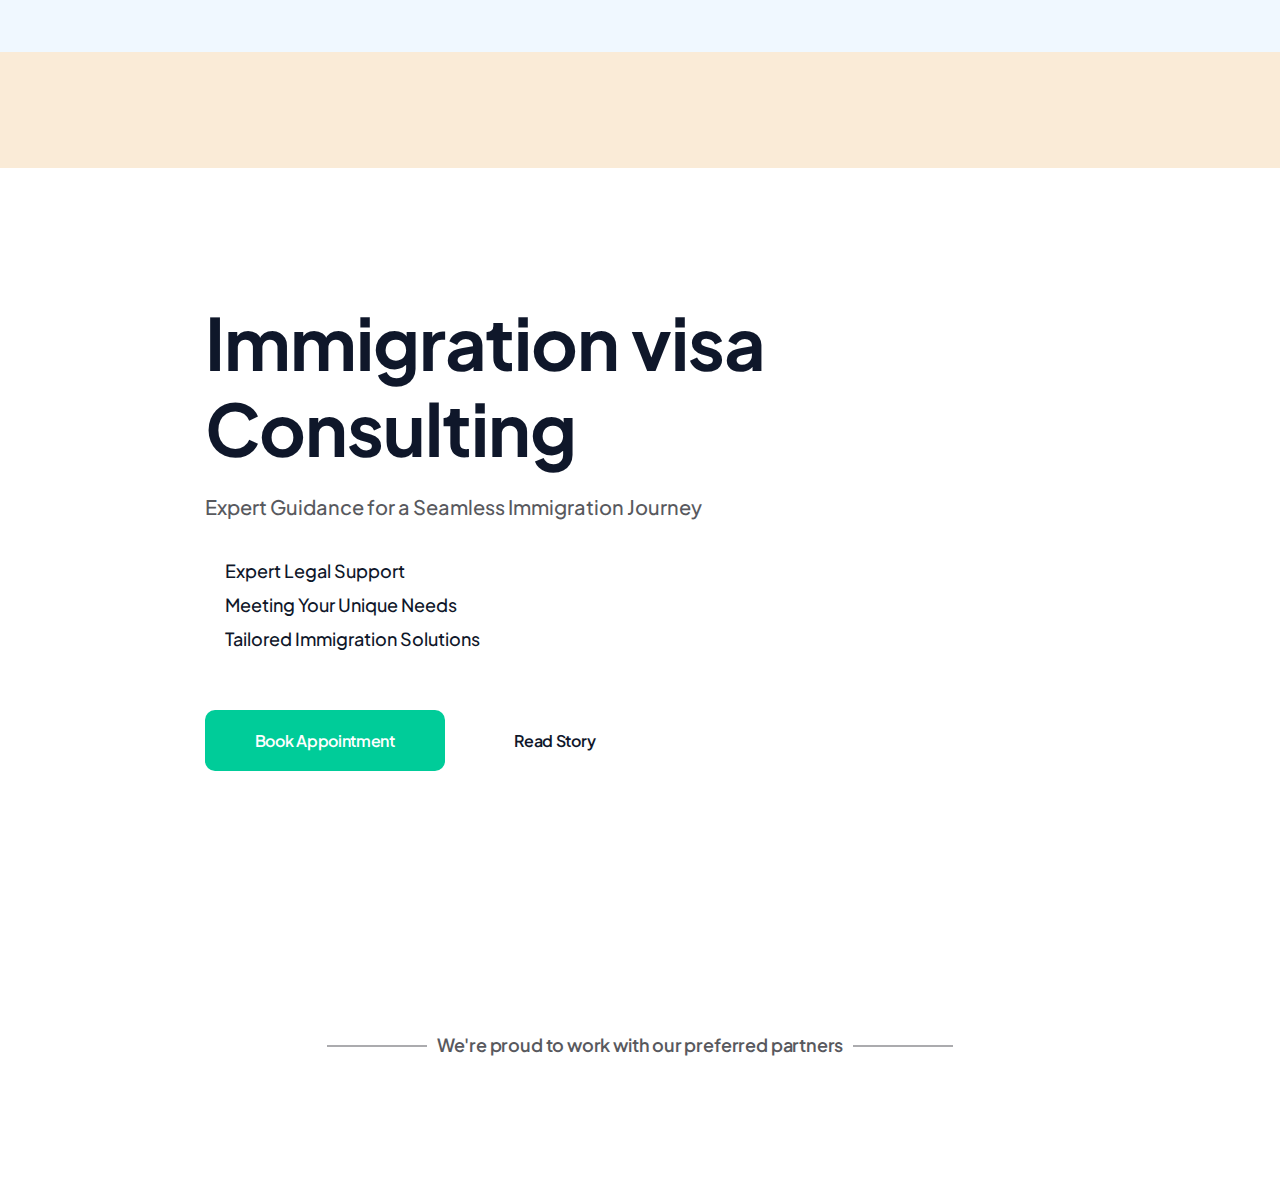
==== index.html @ 46012da1 "2 section ready" ====
<!DOCTYPE html>
<html lang="en">

<head>
    <meta charset="UTF-8">
    <meta name="viewport" content="width=device-width, initial-scale=1.0">
    <title>Document</title>
    <link rel="stylesheet" href="https://cdnjs.cloudflare.com/ajax/libs/font-awesome/6.5.2/css/all.min.css" integrity="sha512-SnH5WK+bZxgPHs44uWIX+LLJAJ9/2PkPKZ5QiAj6Ta86w+fsb2TkcmfRyVX3pBnMFcV7oQPJkl9QevSCWr3W6A==" crossorigin="anonymous" referrerpolicy="no-referrer"
    />
    <link href="https://fonts.googleapis.com/css2?family=Plus+Jakarta+Sans:ital,wght@0,200..800;1,200..800&display=swap" rel="stylesheet">
    <link rel="stylesheet" href="./assets/css/style.css">
</head>

<body>
    <header>
        <div id="header_top"></div>
        <div id="header_bottom"></div>
    </header>
    <main>
        <section id="first_section_">
            <div class="container">
                <div id="first_section_text">
                    <h1>Immigration visa Consulting</h1>
                    <p>Expert Guidance for a Seamless Immigration Journey</p>
                    <ul id="first_section_ul">
                        <li>
                            <i class="fa-solid fa-check"></i>
                            <span>Expert Legal Support</span>
                        </li>
                        <li>
                            <i class="fa-solid fa-check"></i>
                            <span>Meeting Your Unique Needs</span>
                        </li>
                        <li>
                            <i class="fa-solid fa-check"></i>
                            <span>Tailored Immigration Solutions</span>
                        </li>
                    </ul>
                    <div id="buttons_first_section">
                        <button id="first_button_section">Book Appointment</button>
                        <button id="second_button_section">Read Story</button>
                    </div>
                </div>
            </div>
        </section>
        <section id="second_section_">
            <div class="container">
                <div id="second_section_text">
                    <div class="line_second_section"></div>
                    <p>We're proud to work with our preferred partners</p>
                    <div class="line_second_section"></div>
                </div>
                <div id="partners_divs">
                    <div class="partners_div">
                        <a href="#">
                            <img src="https://wp.xpressbuddy.com/evisa/wp-content/uploads/2023/12/img_04.png" alt="">
                        </a>
                    </div>
                    <div class="partners_div">
                        <a href="#">
                            <img src="https://wp.xpressbuddy.com/evisa/wp-content/uploads/2023/12/img_04.png" alt="">
                        </a>
                    </div>
                    <div class="partners_div">
                        <a href="#">
                            <img src="https://wp.xpressbuddy.com/evisa/wp-content/uploads/2023/12/img_04.png" alt="">
                        </a>
                    </div>
                    <div class="partners_div">
                        <a href="#">
                            <img src="https://wp.xpressbuddy.com/evisa/wp-content/uploads/2023/12/img_04.png" alt="">
                        </a>
                    </div>
                    <div class="partners_div">
                        <a href="#">
                            <img src="https://wp.xpressbuddy.com/evisa/wp-content/uploads/2023/12/img_04.png" alt="">
                        </a>
                    </div>
                    <div class="partners_div">
                        <a href="#">
                            <img src="https://wp.xpressbuddy.com/evisa/wp-content/uploads/2023/12/img_04.png" alt="">
                        </a>
                    </div>
                    <div class="partners_div">
                        <a href="#">
                            <img src="https://wp.xpressbuddy.com/evisa/wp-content/uploads/2023/12/img_04.png" alt="">
                        </a>
                    </div>

                </div>
            </div>
        </section>
    </main>
</body>

</html>
---- assets/css/style.css ----
* {
    margin: 0;
    padding: 0;
    list-style: none;
    text-decoration: none;
    box-sizing: border-box;
    font-family: "Plus Jakarta Sans", sans-serif;
}

.container {
    width: 68%;
    margin: 0 auto;
}

#header_top {
    height: 52px;
    background-color: aliceblue;
}

#header_bottom {
    height: 116px;
    background-color: antiquewhite;
}

#first_section_ {
    background-image: url("https://wp.xpressbuddy.com/evisa/wp-content/uploads/2023/12/hero_bg.jpg");
    background-repeat: no-repeat;
    min-height: 755px;
}

#first_section_ .container {
    height: 734px;
    display: flex;
    align-items: center;
}

#first_section_text {
    width: 630px;
}

#first_section_text h1 {
    font-size: 72px;
    font-weight: 700;
    line-height: 1.2;
    margin-bottom: 23px;
    letter-spacing: -1px;
    line-height: 86px;
    color: #0F172A;
}

#first_section_text p {
    font-size: 20px;
    color: #58595E;
    font-weight: 500;
}

#first_section_ul {
    margin-top: 40px;
}

#first_section_ul li {
    margin-bottom: 11px;
    font-size: 18px;
    font-weight: 500;
    color: #0F172A;
}

#first_section_ul i {
    margin-right: 20px;
    color: #58595E;
}

#buttons_first_section {
    display: flex;
    gap: 20px;
    margin-top: 60px;
}

#first_button_section {
    font-size: 16px;
    font-weight: 600;
    border-style: none;
    letter-spacing: -.3px;
    background-color: #00CC99;
    width: 240px;
    transition: 0.3s;
    height: 61px;
    border-radius: 10px;
    color: white;
    cursor: pointer;
}

#first_button_section:hover {
    background-color: #0693e3;
}

#second_button_section {
    color: #0F172A;
    border-radius: 10px;
    line-height: 1.1;
    letter-spacing: -.3px;
    font-size: 16px;
    font-weight: 600;
    border-style: none;
    transition: 0.3s;
    width: 180px;
    height: 61px;
    background-color: #fff;
    cursor: pointer;
}

#second_button_section:hover {
    background-color: #00CC99;
    color: #fff;
}

#second_section_text {
    display: flex;
    align-items: center;
    justify-content: center;
    padding-top: 110px;
    gap: 10px;
}

#second_section_text p {
    font-size: 18px;
    color: #58595E;
    letter-spacing: -0.18px;
    font-weight: 600;
}

.line_second_section {
    width: 100px;
    height: 1px;
    background-color: #58595E;
    transform: translateY(-50%);
    margin-top: 4px;
}

#partners_divs {
    display: flex;
    margin-top: 50px;
    gap: 10px;
}

.partners_div {
    position: relative;
    width: 184px;
    padding: 25px 25px;
    min-height: 80px;
    display: flex;
    align-items: center;
    justify-content: center;
}

.partners_div a::before {
    position: absolute;
    top: 0;
    left: 0;
    width: 100%;
    height: 100%;
    content: "";
    opacity: 0.5;
    background-color: #fff;
    transition: 0.3s;
    z-index: 0;
    border-radius: 10px;
    transform: scale(0.8);
}

.partners_div a:hover::before {
    opacity: 0;
    box-shadow: 0px 14px 19px 0px rgba(221, 229, 236);
    transform: scale(1);
}
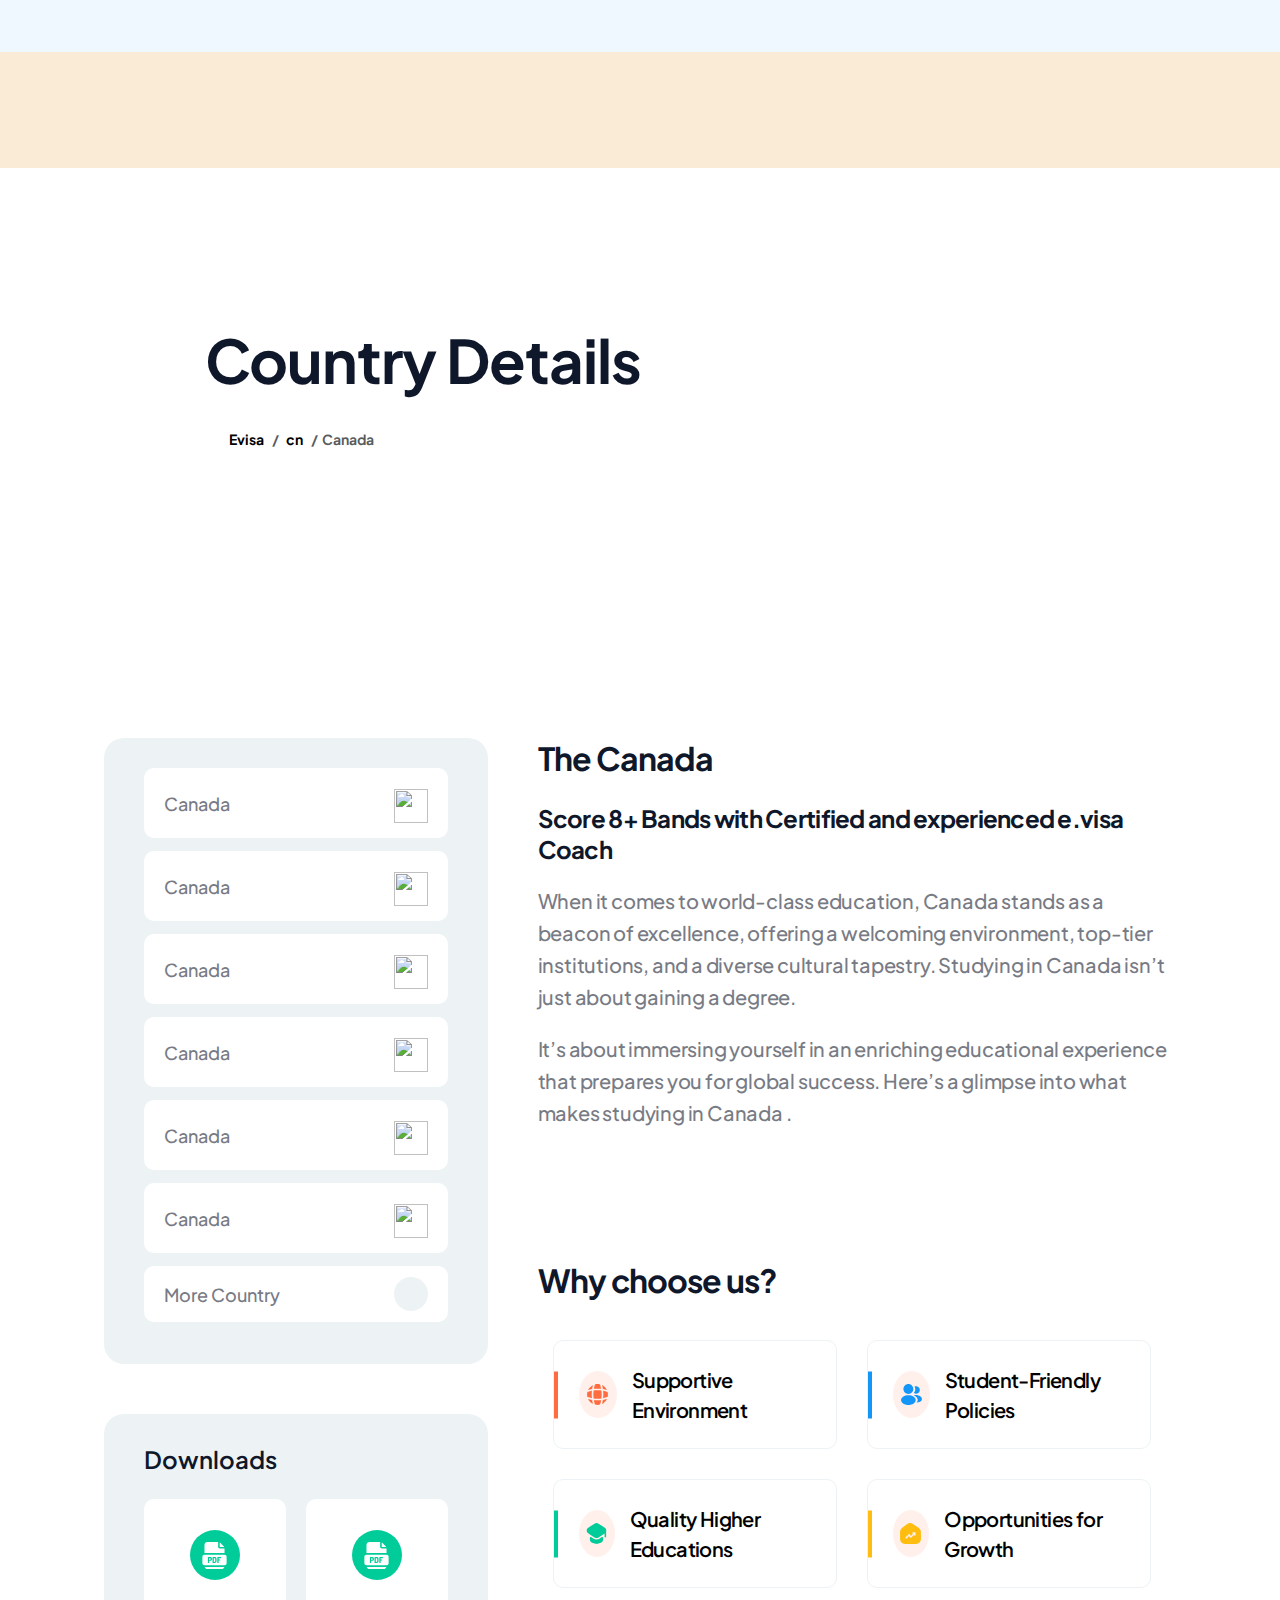
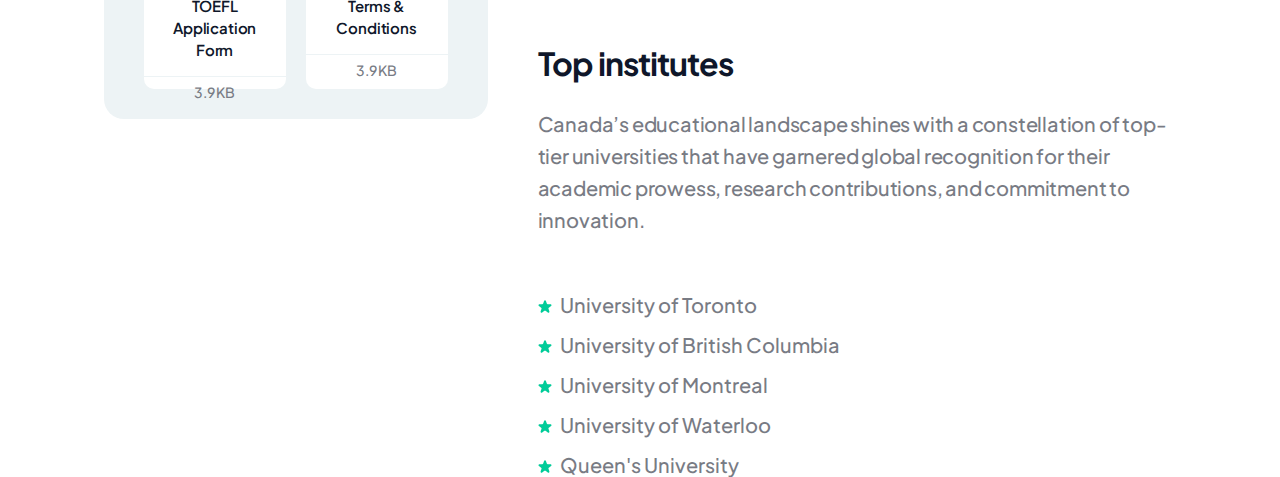
==== commit ab6bf0c0: "END" ====
--- a/index.html
+++ b/index.html
@@ -16,80 +16,189 @@
         <div id="header_top"></div>
         <div id="header_bottom"></div>
     </header>
-    <main>
-        <section id="first_section_">
-            <div class="container">
-                <div id="first_section_text">
-                    <h1>Immigration visa Consulting</h1>
-                    <p>Expert Guidance for a Seamless Immigration Journey</p>
-                    <ul id="first_section_ul">
-                        <li>
-                            <i class="fa-solid fa-check"></i>
-                            <span>Expert Legal Support</span>
-                        </li>
-                        <li>
-                            <i class="fa-solid fa-check"></i>
-                            <span>Meeting Your Unique Needs</span>
-                        </li>
-                        <li>
-                            <i class="fa-solid fa-check"></i>
-                            <span>Tailored Immigration Solutions</span>
+    <section id="first_section_">
+        <div class="container">
+            <div id="first_section_text">
+                <h1>Country Details</h1>
+                <div id="contries_div">
+                    <a href="#" class="links_for">
+                        <span>Evisa</span>
+                    </a>
+                    <p>/</p>
+                    <a href="#" class="links_for">
+                        <span>cn</span>
+                    </a>
+                    <p>/</p>
+                    <p>Canada</p>
+                </div>
+            </div>
+        </div>
+    </section>
+    <main id="main_second_section">
+        <section id="second_section_">
+            <div id="text_foto_second_sec">
+                <h2>The Canada</h2>
+                <h4>Score 8+ Bands with Certified and experienced e.visa Coach</h4>
+                <p>When it comes to world-class education, Canada stands as a beacon of excellence, offering a welcoming environment, top-tier institutions, and a diverse cultural tapestry. Studying in Canada isn’t just about gaining a degree.</p>
+                <p>It’s about immersing yourself in an enriching educational experience that prepares you for global success. Here’s a glimpse into what makes studying in Canada .</p>
+                <div id="img_second_sec">
+                    <img src="https://wp.xpressbuddy.com/evisa/wp-content/uploads/2023/12/single.jpg" alt="">
+                </div>
+                <h2>Why choose us?</h2>
+                <div id="flx_second_sec">
+                    <div class="boxes_choose">
+                        <div class="svg_icon">
+                            <svg xmlns="http://www.w3.org/2000/svg" width="25" height="25" viewBox="0 0 25 25" fill="none"><path d="M7.96875 21.7813C7.9375 21.7813 7.89583 21.8021 7.86458 21.8021C5.84375 20.8021 4.19792 19.1459 3.1875 17.125C3.1875 17.0938 3.20833 17.0521 3.20833 17.0209C4.47917 17.3959 5.79167 17.6771 7.09375 17.8959C7.32292 19.2084 7.59375 20.5105 7.96875 21.7813Z" fill="#FE6C3F"></path><path d="M21.8125 17.1355C20.7812 19.2084 19.0625 20.8855 16.9688 21.8959C17.3646 20.573 17.6979 19.2396 17.9167 17.8959C19.2292 17.6771 20.5208 17.3959 21.7917 17.0209C21.7812 17.0625 21.8125 17.1042 21.8125 17.1355Z" fill="#FE6C3F"></path><path d="M21.8958 8.03121C20.5833 7.63538 19.2604 7.31246 17.9167 7.08329C17.6979 5.73954 17.375 4.40621 16.9688 3.10413C19.125 4.13538 20.8646 5.87496 21.8958 8.03121Z" fill="#FE6C3F"></path><path d="M7.97005 3.21875C7.59505 4.48958 7.32422 5.78125 7.10547 7.09375C5.76172 7.30208 4.42839 7.63542 3.10547 8.03125C4.11589 5.9375 5.79297 4.21875 7.86589 3.1875C7.89714 3.1875 7.9388 3.21875 7.97005 3.21875Z" fill="#FE6C3F"></path><path d="M16.1341 6.86462C13.7174 6.59379 11.2799 6.59379 8.86328 6.86462C9.1237 5.43754 9.45703 4.01046 9.92578 2.63546C9.94661 2.55212 9.9362 2.48962 9.94661 2.40629C10.7695 2.20837 11.6133 2.08337 12.4987 2.08337C13.3737 2.08337 14.2279 2.20837 15.0404 2.40629C15.0508 2.48962 15.0508 2.55212 15.0716 2.63546C15.5404 4.02087 15.8737 5.43754 16.1341 6.86462Z" fill="#FE6C3F"></path><path d="M6.86328 16.1355C5.42578 15.875 4.00911 15.5417 2.63411 15.073C2.55078 15.0521 2.48828 15.0625 2.40495 15.0521C2.20703 14.2292 2.08203 13.3855 2.08203 12.5C2.08203 11.625 2.20703 10.7709 2.40495 9.95837C2.48828 9.94796 2.55078 9.94796 2.63411 9.92712C4.01953 9.46879 5.42578 9.12504 6.86328 8.86462C6.60286 11.2813 6.60286 13.7188 6.86328 16.1355Z" fill="#FE6C3F"></path><path d="M22.918 12.5C22.918 13.3855 22.793 14.2292 22.5951 15.0521C22.5117 15.0625 22.4492 15.0521 22.3659 15.073C20.9805 15.5313 19.5638 15.875 18.1367 16.1355C18.4076 13.7188 18.4076 11.2813 18.1367 8.86462C19.5638 9.12504 20.9909 9.45837 22.3659 9.92712C22.4492 9.94796 22.5117 9.95837 22.5951 9.95837C22.793 10.7813 22.918 11.625 22.918 12.5Z" fill="#FE6C3F"></path><path d="M16.1341 18.1354C15.8737 19.5729 15.5404 20.9895 15.0716 22.3645C15.0508 22.4479 15.0508 22.5104 15.0404 22.5937C14.2279 22.7916 13.3737 22.9166 12.4987 22.9166C11.6133 22.9166 10.7695 22.7916 9.94661 22.5937C9.9362 22.5104 9.94661 22.4479 9.92578 22.3645C9.46745 20.9791 9.1237 19.5729 8.86328 18.1354C10.0716 18.2708 11.2799 18.3645 12.4987 18.3645C13.7174 18.3645 14.9362 18.2708 16.1341 18.1354Z" fill="#FE6C3F"></path><path d="M16.4188 16.4202C13.8135 16.7489 11.1839 16.7489 8.57856 16.4202C8.24985 13.8149 8.24985 11.1852 8.57856 8.5799C11.1839 8.2512 13.8135 8.2512 16.4188 8.5799C16.7475 11.1852 16.7475 13.8149 16.4188 16.4202Z" fill="#FE6C3F"></path></svg>
+                        </div>
+                        <div class="text_center_second_sec">
+                            <h3>Supportive Environment</h3>
+                        </div>
+                    </div>
+                    <div class="boxes_choose blue">
+                        <div class="svg_icon">
+                            <svg xmlns="http://www.w3.org/2000/svg" width="25" height="25" viewBox="0 0 25 25" fill="none"><path d="M9.3737 2.08337C6.64453 2.08337 4.42578 4.30212 4.42578 7.03129C4.42578 9.70837 6.51953 11.875 9.2487 11.9688C9.33203 11.9584 9.41536 11.9584 9.47786 11.9688C9.4987 11.9688 9.50911 11.9688 9.52995 11.9688C9.54036 11.9688 9.54036 11.9688 9.55078 11.9688C12.2174 11.875 14.3112 9.70837 14.3216 7.03129C14.3216 4.30212 12.1029 2.08337 9.3737 2.08337Z" fill="#1496F8"></path><path d="M14.668 14.7396C11.7617 12.8021 7.02214 12.8021 4.09505 14.7396C2.77214 15.625 2.04297 16.823 2.04297 18.1042C2.04297 19.3855 2.77214 20.573 4.08464 21.448C5.54297 22.4271 7.45964 22.9167 9.3763 22.9167C11.293 22.9167 13.2096 22.4271 14.668 21.448C15.9805 20.5625 16.7096 19.375 16.7096 18.0834C16.6992 16.8021 15.9805 15.6146 14.668 14.7396Z" fill="#1496F8"></path><path d="M20.8242 7.64586C20.9909 9.66669 19.5534 11.4375 17.5638 11.6771C17.5534 11.6771 17.5534 11.6771 17.543 11.6771H17.5117C17.4492 11.6771 17.3867 11.6771 17.3346 11.6979C16.3242 11.75 15.3971 11.4271 14.6992 10.8334C15.7721 9.87502 16.3867 8.43752 16.2617 6.87502C16.1888 6.03127 15.8971 5.26044 15.4596 4.60419C15.8555 4.40627 16.3138 4.28127 16.7826 4.23961C18.8242 4.06252 20.6471 5.58336 20.8242 7.64586Z" fill="#1496F8"></path><path d="M22.9076 17.2812C22.8242 18.2916 22.1784 19.1666 21.0951 19.7604C20.0534 20.3333 18.7409 20.6041 17.4388 20.5729C18.1888 19.8958 18.6263 19.052 18.7096 18.1562C18.8138 16.8645 18.1992 15.625 16.9701 14.6354C16.2721 14.0833 15.4596 13.6458 14.5742 13.3229C16.8763 12.6562 19.7721 13.1041 21.5534 14.5416C22.5117 15.3125 23.0013 16.2812 22.9076 17.2812Z" fill="#1496F8"></path></svg>
+                        </div>
+                        <div class="text_center_second_sec">
+                            <h3>Student-Friendly Policies</h3>
+                        </div>
+                    </div>
+                    <div class="boxes_choose green">
+                        <div class="svg_icon">
+                            <svg xmlns="http://www.w3.org/2000/svg" width="25" height="25" viewBox="0 0 25 25" fill="none"><path d="M17.5326 16.2917C18.2305 15.8334 19.1471 16.3334 19.1471 17.1667V18.5105C19.1471 19.8334 18.1159 21.25 16.8763 21.6667L13.5534 22.7709C12.9701 22.9688 12.0221 22.9688 11.4492 22.7709L8.1263 21.6667C6.8763 21.25 5.85547 19.8334 5.85547 18.5105V17.1563C5.85547 16.3334 6.77214 15.8334 7.45964 16.2813L9.60547 17.6771C10.4284 18.2292 11.4701 18.5 12.5117 18.5C13.5534 18.5 14.5951 18.2292 15.418 17.6771L17.5326 16.2917Z" fill="#00CC99"></path><path d="M20.8138 6.72913L14.5742 2.63538C13.4492 1.89579 11.5951 1.89579 10.4701 2.63538L4.19922 6.72913C2.1888 8.03121 2.1888 10.9791 4.19922 12.2916L5.86589 13.375L10.4701 16.375C11.5951 17.1145 13.4492 17.1145 14.5742 16.375L19.1471 13.375L20.5742 12.4375V15.625C20.5742 16.052 20.9284 16.4062 21.3555 16.4062C21.7826 16.4062 22.1367 16.052 22.1367 15.625V10.5C22.5534 9.15621 22.1263 7.59371 20.8138 6.72913Z" fill="#00CC99"></path></svg>
+                        </div>
+                        <div class="text_center_second_sec">
+                            <h3>Quality Higher Educations</h3>
+                        </div>
+                    </div>
+                    <div class="boxes_choose yellow">
+                        <div class="svg_icon">
+                            <svg xmlns="http://www.w3.org/2000/svg" width="25" height="25" viewBox="0 0 25 25" fill="none"><path d="M20.8763 7.10417L14.8763 2.90626C13.2409 1.76042 10.7305 1.82292 9.15755 3.04167L3.9388 7.11459C2.89714 7.92709 2.07422 9.59376 2.07422 10.9063V18.0938C2.07422 20.75 4.23047 22.9167 6.88672 22.9167H18.1159C20.7721 22.9167 22.9284 20.7604 22.9284 18.1042V11.0417C22.9284 9.63542 22.0221 7.90626 20.8763 7.10417ZM17.5846 13.9583C17.5846 14.3646 17.2617 14.6875 16.8555 14.6875C16.4492 14.6875 16.1263 14.3646 16.1263 13.9583V13.7708L13.293 16.6042C13.1367 16.7604 12.9284 16.8333 12.7096 16.8125C12.5013 16.7917 12.3034 16.6667 12.1888 16.4896L11.1263 14.9063L8.64714 17.3854C8.5013 17.5313 8.32422 17.5938 8.13672 17.5938C7.94922 17.5938 7.76172 17.5208 7.6263 17.3854C7.34505 17.1042 7.34505 16.6458 7.6263 16.3542L10.7305 13.25C10.8867 13.0938 11.0951 13.0208 11.3138 13.0417C11.5326 13.0625 11.7305 13.1771 11.8451 13.3646L12.9076 14.9479L15.1055 12.75H14.918C14.5117 12.75 14.1888 12.4271 14.1888 12.0208C14.1888 11.6146 14.5117 11.2917 14.918 11.2917H16.8555C16.9492 11.2917 17.043 11.3125 17.1367 11.3438C17.3138 11.4167 17.4596 11.5625 17.5326 11.7396C17.5742 11.8333 17.5846 11.9271 17.5846 12.0208V13.9583Z" fill="#FFBD0F"></path></svg>
+                        </div>
+                        <div class="text_center_second_sec">
+                            <h3>Opportunities for Growth</h3>
+                        </div>
+                    </div>
+                </div>
+                <h2>Top institutes</h2>
+                <p>Canada’s educational landscape shines with a constellation of top-tier universities that have garnered global recognition for their academic prowess, research contributions, and commitment to innovation.</p>
+                <div id="foto_and_text_universitets">
+                    <div id="img_girl">
+                        <img src="https://wp.xpressbuddy.com/evisa/wp-content/uploads/2023/12/single2.jpg" alt="">
+                    </div>
+                    <ul id="stars_universitets">
+                        <li>
+                            <svg xmlns="http://www.w3.org/2000/svg" width="14" height="13" viewBox="0 0 14 13" fill="none"><path d="M6.04894 0.927052C6.3483 0.0057416 7.6517 0.00574088 7.95106 0.927052L8.79611 3.52786C8.92999 3.93989 9.31394 4.21885 9.74717 4.21885H12.4818C13.4505 4.21885 13.8533 5.45846 13.0696 6.02786L10.8572 7.63525C10.5067 7.8899 10.3601 8.34127 10.494 8.75329L11.339 11.3541C11.6384 12.2754 10.5839 13.0415 9.80017 12.4721L7.58779 10.8647C7.2373 10.6101 6.7627 10.6101 6.41222 10.8647L4.19983 12.4721C3.41612 13.0415 2.36164 12.2754 2.66099 11.3541L3.50604 8.75329C3.63992 8.34127 3.49326 7.8899 3.14277 7.63525L0.930391 6.02787C0.146677 5.45846 0.549452 4.21885 1.51818 4.21885H4.25283C4.68606 4.21885 5.07001 3.93989 5.20389 3.52786L6.04894 0.927052Z" fill="#00CC99"></path></svg>
+                            <span>University of Toronto</span>
+                        </li>
+                        <li>
+                            <svg xmlns="http://www.w3.org/2000/svg" width="14" height="13" viewBox="0 0 14 13" fill="none"><path d="M6.04894 0.927052C6.3483 0.0057416 7.6517 0.00574088 7.95106 0.927052L8.79611 3.52786C8.92999 3.93989 9.31394 4.21885 9.74717 4.21885H12.4818C13.4505 4.21885 13.8533 5.45846 13.0696 6.02786L10.8572 7.63525C10.5067 7.8899 10.3601 8.34127 10.494 8.75329L11.339 11.3541C11.6384 12.2754 10.5839 13.0415 9.80017 12.4721L7.58779 10.8647C7.2373 10.6101 6.7627 10.6101 6.41222 10.8647L4.19983 12.4721C3.41612 13.0415 2.36164 12.2754 2.66099 11.3541L3.50604 8.75329C3.63992 8.34127 3.49326 7.8899 3.14277 7.63525L0.930391 6.02787C0.146677 5.45846 0.549452 4.21885 1.51818 4.21885H4.25283C4.68606 4.21885 5.07001 3.93989 5.20389 3.52786L6.04894 0.927052Z" fill="#00CC99"></path></svg>
+                            <span>University of British Columbia</span>
+                        </li>
+                        <li>
+                            <svg xmlns="http://www.w3.org/2000/svg" width="14" height="13" viewBox="0 0 14 13" fill="none"><path d="M6.04894 0.927052C6.3483 0.0057416 7.6517 0.00574088 7.95106 0.927052L8.79611 3.52786C8.92999 3.93989 9.31394 4.21885 9.74717 4.21885H12.4818C13.4505 4.21885 13.8533 5.45846 13.0696 6.02786L10.8572 7.63525C10.5067 7.8899 10.3601 8.34127 10.494 8.75329L11.339 11.3541C11.6384 12.2754 10.5839 13.0415 9.80017 12.4721L7.58779 10.8647C7.2373 10.6101 6.7627 10.6101 6.41222 10.8647L4.19983 12.4721C3.41612 13.0415 2.36164 12.2754 2.66099 11.3541L3.50604 8.75329C3.63992 8.34127 3.49326 7.8899 3.14277 7.63525L0.930391 6.02787C0.146677 5.45846 0.549452 4.21885 1.51818 4.21885H4.25283C4.68606 4.21885 5.07001 3.93989 5.20389 3.52786L6.04894 0.927052Z" fill="#00CC99"></path></svg>
+                            <span>University of Montreal</span>
+                        </li>
+                        <li>
+                            <svg xmlns="http://www.w3.org/2000/svg" width="14" height="13" viewBox="0 0 14 13" fill="none"><path d="M6.04894 0.927052C6.3483 0.0057416 7.6517 0.00574088 7.95106 0.927052L8.79611 3.52786C8.92999 3.93989 9.31394 4.21885 9.74717 4.21885H12.4818C13.4505 4.21885 13.8533 5.45846 13.0696 6.02786L10.8572 7.63525C10.5067 7.8899 10.3601 8.34127 10.494 8.75329L11.339 11.3541C11.6384 12.2754 10.5839 13.0415 9.80017 12.4721L7.58779 10.8647C7.2373 10.6101 6.7627 10.6101 6.41222 10.8647L4.19983 12.4721C3.41612 13.0415 2.36164 12.2754 2.66099 11.3541L3.50604 8.75329C3.63992 8.34127 3.49326 7.8899 3.14277 7.63525L0.930391 6.02787C0.146677 5.45846 0.549452 4.21885 1.51818 4.21885H4.25283C4.68606 4.21885 5.07001 3.93989 5.20389 3.52786L6.04894 0.927052Z" fill="#00CC99"></path></svg>
+                            <span>University of Waterloo</span>
+                        </li>
+                        <li>
+                            <svg xmlns="http://www.w3.org/2000/svg" width="14" height="13" viewBox="0 0 14 13" fill="none"><path d="M6.04894 0.927052C6.3483 0.0057416 7.6517 0.00574088 7.95106 0.927052L8.79611 3.52786C8.92999 3.93989 9.31394 4.21885 9.74717 4.21885H12.4818C13.4505 4.21885 13.8533 5.45846 13.0696 6.02786L10.8572 7.63525C10.5067 7.8899 10.3601 8.34127 10.494 8.75329L11.339 11.3541C11.6384 12.2754 10.5839 13.0415 9.80017 12.4721L7.58779 10.8647C7.2373 10.6101 6.7627 10.6101 6.41222 10.8647L4.19983 12.4721C3.41612 13.0415 2.36164 12.2754 2.66099 11.3541L3.50604 8.75329C3.63992 8.34127 3.49326 7.8899 3.14277 7.63525L0.930391 6.02787C0.146677 5.45846 0.549452 4.21885 1.51818 4.21885H4.25283C4.68606 4.21885 5.07001 3.93989 5.20389 3.52786L6.04894 0.927052Z" fill="#00CC99"></path></svg>
+                            <span>Queen's University</span>
                         </li>
                     </ul>
-                    <div id="buttons_first_section">
-                        <button id="first_button_section">Book Appointment</button>
-                        <button id="second_button_section">Read Story</button>
-                    </div>
                 </div>
             </div>
         </section>
-        <section id="second_section_">
-            <div class="container">
-                <div id="second_section_text">
-                    <div class="line_second_section"></div>
-                    <p>We're proud to work with our preferred partners</p>
-                    <div class="line_second_section"></div>
-                </div>
-                <div id="partners_divs">
-                    <div class="partners_div">
-                        <a href="#">
-                            <img src="https://wp.xpressbuddy.com/evisa/wp-content/uploads/2023/12/img_04.png" alt="">
-                        </a>
-                    </div>
-                    <div class="partners_div">
-                        <a href="#">
-                            <img src="https://wp.xpressbuddy.com/evisa/wp-content/uploads/2023/12/img_04.png" alt="">
-                        </a>
-                    </div>
-                    <div class="partners_div">
-                        <a href="#">
-                            <img src="https://wp.xpressbuddy.com/evisa/wp-content/uploads/2023/12/img_04.png" alt="">
-                        </a>
-                    </div>
-                    <div class="partners_div">
-                        <a href="#">
-                            <img src="https://wp.xpressbuddy.com/evisa/wp-content/uploads/2023/12/img_04.png" alt="">
-                        </a>
-                    </div>
-                    <div class="partners_div">
-                        <a href="#">
-                            <img src="https://wp.xpressbuddy.com/evisa/wp-content/uploads/2023/12/img_04.png" alt="">
-                        </a>
-                    </div>
-                    <div class="partners_div">
-                        <a href="#">
-                            <img src="https://wp.xpressbuddy.com/evisa/wp-content/uploads/2023/12/img_04.png" alt="">
-                        </a>
-                    </div>
-                    <div class="partners_div">
-                        <a href="#">
-                            <img src="https://wp.xpressbuddy.com/evisa/wp-content/uploads/2023/12/img_04.png" alt="">
-                        </a>
-                    </div>
-
-                </div>
-            </div>
-        </section>
+        <aside>
+            <div class="aside_second_sec">
+                <ul class="country_item">
+                    <li>
+                        <a href="#">
+                            <span>Canada</span>
+                            <div class="img_country">
+                                <img src="https://wp.xpressbuddy.com/evisa/wp-content/uploads/2023/12/img_01-2.png" alt="">
+                            </div>
+                        </a>
+                    </li>
+                    <li>
+                        <a href="#">
+                            <span>Canada</span>
+                            <div class="img_country">
+                                <img src="https://wp.xpressbuddy.com/evisa/wp-content/uploads/2023/12/img_01-2.png" alt="">
+                            </div>
+                        </a>
+                    </li>
+                    <li>
+                        <a href="#">
+                            <span>Canada</span>
+                            <div class="img_country">
+                                <img src="https://wp.xpressbuddy.com/evisa/wp-content/uploads/2023/12/img_01-2.png" alt="">
+                            </div>
+                        </a>
+                    </li>
+                    <li>
+                        <a href="#">
+                            <span>Canada</span>
+                            <div class="img_country">
+                                <img src="https://wp.xpressbuddy.com/evisa/wp-content/uploads/2023/12/img_01-2.png" alt="">
+                            </div>
+                        </a>
+                    </li>
+                    <li>
+                        <a href="#">
+                            <span>Canada</span>
+                            <div class="img_country">
+                                <img src="https://wp.xpressbuddy.com/evisa/wp-content/uploads/2023/12/img_01-2.png" alt="">
+                            </div>
+                        </a>
+                    </li>
+                    <li>
+                        <a href="#">
+                            <span>Canada</span>
+                            <div class="img_country">
+                                <img src="https://wp.xpressbuddy.com/evisa/wp-content/uploads/2023/12/img_01-2.png" alt="">
+                            </div>
+                        </a>
+                    </li>
+                    <li>
+                        <a href="#">
+                            <span>More Country</span>
+                            <div id="pluss_country">
+                                <i class="fa-solid fa-plus"></i>
+                            </div>
+                        </a>
+                    </li>
+                </ul>
+            </div>
+            <div class="aside_second_sec margin">
+                <h3>Downloads</h3>
+                <ul id="downloads_div">
+                    <li>
+                        <a href="#">
+                            <div class="pdf_icon">
+                                <svg xmlns="http://www.w3.org/2000/svg" width="27" height="27" viewBox="0 0 27 27" fill="none"><path d="M3.62109 24.9082C4.00853 26.1206 5.13241 27 6.45562 27H20.5432C21.8664 27 22.9903 26.1206 23.3777 24.9082H3.62109Z" fill="white"></path><path d="M22.65 4.33823L19.1847 0.872948C19.0418 0.729985 18.8872 0.60395 18.7227 0.494263V4.7813C18.7227 4.87886 18.8023 4.95802 18.8999 4.95802H23.1263C22.9976 4.73379 22.8378 4.52602 22.65 4.33823Z" fill="white"></path><path d="M23.5224 6.54028H18.8999C17.9295 6.54028 17.1404 5.75121 17.1404 4.78127V0.00105469C17.1198 0 17.0987 0 17.0782 0H6.45553C4.81306 0 3.47656 1.33655 3.47656 2.97949V11.1058H23.5225L23.5224 6.54028Z" fill="white"></path><path d="M13.5283 16.184H12.8047V19.9155H13.5283C14.016 19.9155 14.2599 19.6446 14.2599 19.1025V16.997C14.2599 16.4551 14.016 16.184 13.5283 16.184Z" fill="white"></path><path d="M8.98452 16.184H8.17969V17.8993H8.98452C9.47231 17.8993 9.71626 17.6284 9.71626 17.0863V16.9969C9.71616 16.4551 9.47226 16.184 8.98452 16.184Z" fill="white"></path><path d="M23.6257 12.6881H3.3739C2.2717 12.6881 1.375 13.5848 1.375 14.687V21.3269C1.375 22.4291 2.2717 23.3258 3.3739 23.3258H23.6257C24.7279 23.3258 25.6246 22.4291 25.6246 21.3269V14.687C25.6246 13.5848 24.7279 12.6881 23.6257 12.6881ZM10.9838 16.9888C10.9838 17.6338 10.8008 18.1094 10.435 18.4155C10.0692 18.7218 9.58543 18.8749 8.98383 18.8749H8.179V20.6309C8.179 20.7556 8.11661 20.8518 7.992 20.9195C7.86729 20.9873 7.71826 21.0211 7.54487 21.0211C7.37132 21.0211 7.22235 20.9873 7.09768 20.9195C6.97296 20.8518 6.91069 20.7556 6.91069 20.6309V15.4603C6.91069 15.3574 6.95398 15.268 7.04073 15.192C7.12737 15.1162 7.24117 15.0782 7.38218 15.0782H9.06504C9.64491 15.0782 10.1098 15.2286 10.4593 15.5295C10.8089 15.8303 10.9837 16.3032 10.9837 16.9481V16.9888H10.9838ZM15.5282 19.1026C15.5282 19.7639 15.3465 20.2488 14.9835 20.5578C14.6203 20.8667 14.1352 21.0212 13.5283 21.0212H12.0893C11.9267 21.0212 11.7938 20.9833 11.691 20.9074C11.588 20.8316 11.5364 20.7421 11.5364 20.6391V15.4604C11.5364 15.3575 11.5879 15.2681 11.691 15.1921C11.7938 15.1163 11.9267 15.0783 12.0893 15.0783H13.5283C14.1352 15.0783 14.6203 15.2329 14.9835 15.5418C15.3465 15.8507 15.5282 16.3359 15.5282 16.997V19.1026ZM19.9873 16.0214C19.9195 16.1299 19.8259 16.184 19.7068 16.184H17.6013V17.558H18.8288C18.9479 17.558 19.0415 17.6068 19.1093 17.7043C19.177 17.8018 19.2109 17.9185 19.2109 18.0538C19.2109 18.1786 19.1784 18.2896 19.1134 18.3872C19.0483 18.4847 18.9534 18.5335 18.8288 18.5335H17.6013V20.6309C17.6013 20.7556 17.5389 20.8518 17.4143 20.9195C17.2895 20.9873 17.1405 21.0211 16.9671 21.0211C16.7936 21.0211 16.6446 20.9873 16.5199 20.9195C16.3952 20.8518 16.3329 20.7556 16.3329 20.6309V15.4685C16.3329 15.3439 16.3871 15.2477 16.4956 15.1799C16.6039 15.1122 16.734 15.0783 16.8858 15.0783H19.7068C19.8313 15.0783 19.9263 15.1325 19.9913 15.2409C20.0564 15.3494 20.0889 15.4767 20.0889 15.623C20.0888 15.7802 20.0549 15.913 19.9873 16.0214Z" fill="white"></path></svg>
+                            </div>
+                            <h4>TOEFL <br> Application Form</h4>
+                            <div class="down_icon">
+                                3.9 KB
+                            </div>
+                        </a>
+                    </li>
+                    <li>
+                        <a href="#">
+                            <div class="pdf_icon">
+                                <svg xmlns="http://www.w3.org/2000/svg" width="27" height="27" viewBox="0 0 27 27" fill="none"><path d="M3.62109 24.9082C4.00853 26.1206 5.13241 27 6.45562 27H20.5432C21.8664 27 22.9903 26.1206 23.3777 24.9082H3.62109Z" fill="white"></path><path d="M22.65 4.33823L19.1847 0.872948C19.0418 0.729985 18.8872 0.60395 18.7227 0.494263V4.7813C18.7227 4.87886 18.8023 4.95802 18.8999 4.95802H23.1263C22.9976 4.73379 22.8378 4.52602 22.65 4.33823Z" fill="white"></path><path d="M23.5224 6.54028H18.8999C17.9295 6.54028 17.1404 5.75121 17.1404 4.78127V0.00105469C17.1198 0 17.0987 0 17.0782 0H6.45553C4.81306 0 3.47656 1.33655 3.47656 2.97949V11.1058H23.5225L23.5224 6.54028Z" fill="white"></path><path d="M13.5283 16.184H12.8047V19.9155H13.5283C14.016 19.9155 14.2599 19.6446 14.2599 19.1025V16.997C14.2599 16.4551 14.016 16.184 13.5283 16.184Z" fill="white"></path><path d="M8.98452 16.184H8.17969V17.8993H8.98452C9.47231 17.8993 9.71626 17.6284 9.71626 17.0863V16.9969C9.71616 16.4551 9.47226 16.184 8.98452 16.184Z" fill="white"></path><path d="M23.6257 12.6881H3.3739C2.2717 12.6881 1.375 13.5848 1.375 14.687V21.3269C1.375 22.4291 2.2717 23.3258 3.3739 23.3258H23.6257C24.7279 23.3258 25.6246 22.4291 25.6246 21.3269V14.687C25.6246 13.5848 24.7279 12.6881 23.6257 12.6881ZM10.9838 16.9888C10.9838 17.6338 10.8008 18.1094 10.435 18.4155C10.0692 18.7218 9.58543 18.8749 8.98383 18.8749H8.179V20.6309C8.179 20.7556 8.11661 20.8518 7.992 20.9195C7.86729 20.9873 7.71826 21.0211 7.54487 21.0211C7.37132 21.0211 7.22235 20.9873 7.09768 20.9195C6.97296 20.8518 6.91069 20.7556 6.91069 20.6309V15.4603C6.91069 15.3574 6.95398 15.268 7.04073 15.192C7.12737 15.1162 7.24117 15.0782 7.38218 15.0782H9.06504C9.64491 15.0782 10.1098 15.2286 10.4593 15.5295C10.8089 15.8303 10.9837 16.3032 10.9837 16.9481V16.9888H10.9838ZM15.5282 19.1026C15.5282 19.7639 15.3465 20.2488 14.9835 20.5578C14.6203 20.8667 14.1352 21.0212 13.5283 21.0212H12.0893C11.9267 21.0212 11.7938 20.9833 11.691 20.9074C11.588 20.8316 11.5364 20.7421 11.5364 20.6391V15.4604C11.5364 15.3575 11.5879 15.2681 11.691 15.1921C11.7938 15.1163 11.9267 15.0783 12.0893 15.0783H13.5283C14.1352 15.0783 14.6203 15.2329 14.9835 15.5418C15.3465 15.8507 15.5282 16.3359 15.5282 16.997V19.1026ZM19.9873 16.0214C19.9195 16.1299 19.8259 16.184 19.7068 16.184H17.6013V17.558H18.8288C18.9479 17.558 19.0415 17.6068 19.1093 17.7043C19.177 17.8018 19.2109 17.9185 19.2109 18.0538C19.2109 18.1786 19.1784 18.2896 19.1134 18.3872C19.0483 18.4847 18.9534 18.5335 18.8288 18.5335H17.6013V20.6309C17.6013 20.7556 17.5389 20.8518 17.4143 20.9195C17.2895 20.9873 17.1405 21.0211 16.9671 21.0211C16.7936 21.0211 16.6446 20.9873 16.5199 20.9195C16.3952 20.8518 16.3329 20.7556 16.3329 20.6309V15.4685C16.3329 15.3439 16.3871 15.2477 16.4956 15.1799C16.6039 15.1122 16.734 15.0783 16.8858 15.0783H19.7068C19.8313 15.0783 19.9263 15.1325 19.9913 15.2409C20.0564 15.3494 20.0889 15.4767 20.0889 15.623C20.0888 15.7802 20.0549 15.913 19.9873 16.0214Z" fill="white"></path></svg>
+                            </div>
+                            <h4>Terms & <br> Conditions</h4>
+                            <div class="down_icon">
+                                3.9 KB
+                            </div>
+                        </a>
+                    </li>
+                </ul>
+            </div>
+        </aside>
     </main>
 </body>
 
--- a/assets/css/style.css
+++ b/assets/css/style.css
@@ -23,13 +23,13 @@
 }
 
 #first_section_ {
-    background-image: url("https://wp.xpressbuddy.com/evisa/wp-content/uploads/2023/12/hero_bg.jpg");
+    background-image: url("https://evisa.xpressbuddy.com/wp-content/uploads/2023/12/breadcrumb_bg.jpg");
     background-repeat: no-repeat;
-    min-height: 755px;
+    height: 450px;
 }
 
 #first_section_ .container {
-    height: 734px;
+    height: 440px;
     display: flex;
     align-items: center;
 }
@@ -39,137 +39,384 @@
 }
 
 #first_section_text h1 {
-    font-size: 72px;
+    font-size: 60px;
     font-weight: 700;
-    line-height: 1.2;
-    margin-bottom: 23px;
+    margin-bottom: 15px;
     letter-spacing: -1px;
     line-height: 86px;
     color: #0F172A;
 }
 
-#first_section_text p {
+#contries_div {
+    width: 191px;
+    height: 42px;
+    background-color: white;
+    padding: 10px 20px;
+}
+
+.links_for span {
+    margin: 0 4px;
+    font-weight: 700;
+    color: black;
+    font-size: 14px;
+}
+
+#contries_div p {
+    display: inline-block;
+    margin-left: 1px;
+    font-weight: 700;
+    color: rgba(33, 37, 41, 0.75);
+    font-size: 14px;
+}
+
+#main_second_section {
+    display: flex;
+    flex-direction: row-reverse;
+    padding-top: 120px;
+    gap: 50px;
+}
+
+#second_section_ {
+    width: 58%;
+}
+
+#text_foto_second_sec h2 {
+    font-size: 32px;
+    font-weight: 700;
+    letter-spacing: -1px;
+    color: #0F172A;
+    margin-bottom: 25px;
+}
+
+#text_foto_second_sec h4 {
+    font-size: 24px;
+    font-weight: 700;
+    letter-spacing: -0.72px;
+    line-height: 1.3;
+    color: #0F172A;
+}
+
+#text_foto_second_sec {
+    width: 85%;
+}
+
+#text_foto_second_sec p {
+    color: #787B84;
+    font-family: "Plus Jakarta Sans", Sans-serif;
     font-size: 20px;
-    color: #58595E;
     font-weight: 500;
-}
-
-#first_section_ul {
-    margin-top: 40px;
-}
-
-#first_section_ul li {
-    margin-bottom: 11px;
+    line-height: 32px;
+    letter-spacing: -0.2px;
+    margin-top: 20px;
+}
+
+#img_second_sec {
+    margin-top: 60px;
+    margin-bottom: 50px;
+}
+
+#img_second_sec img {
+    width: 100%;
+}
+
+.boxes_choose {
+    width: 45%;
+    height: 109px;
+    border: 1px solid #EDF3F5;
+    margin: 15px;
+    border-radius: 10px;
+    padding: 30px 25px;
+    position: relative;
+    transition: 0.3s;
+    display: flex;
+}
+
+.boxes_choose::before {
+    content: "";
+    position: absolute;
+    top: 50%;
+    left: 0;
+    width: 4px;
+    height: 47px;
+    background-color: #FE6C3F;
+    transform: translateY(-50%);
+}
+
+#flx_second_sec {
+    display: flex;
+    flex-wrap: wrap;
+    margin-bottom: 40px;
+}
+
+.blue::before {
+    background-color: #1496F8;
+}
+
+.green::before {
+    background-color: #00CC99;
+}
+
+.yellow::before {
+    background-color: #FFBD0F;
+}
+
+.svg_icon {
+    width: 47px;
+    height: 47px;
+    border-radius: 50%;
+    background-color: rgba(254, 108, 63, 0.1);
+    display: flex;
+    align-items: center;
+    justify-content: center;
+    margin-right: 15px;
+}
+
+.boxes_choose h3 {
+    font-size: 20px;
+    font-weight: 600;
+    line-height: 30px;
+    letter-spacing: -0.6px;
+    margin-bottom: 0;
+}
+
+.text_center_second_sec {
+    display: flex;
+    align-items: center;
+}
+
+#foto_and_text_universitets {
+    margin-top: 25px;
+    display: flex;
+    gap: 60px;
+}
+
+#stars_universitets {
+    margin-top: 50px;
+    display: flex;
+    flex-direction: column;
+    gap: 15px;
+}
+
+#stars_universitets span {
+    font-size: 20px;
+    color: #787B84;
+    font-weight: 500;
+    padding-left: 5px;
+}
+
+#main_second_section aside {
+    width: 30%;
+}
+
+.aside_second_sec {
+    background-color: #EDF3F5;
+    padding: 30px 40px;
+    width: 100%;
+    border-radius: 20px;
+}
+
+.country_item {
+    display: flex;
+    flex-direction: column;
+    gap: 15px;
+}
+
+.country_item li {
+    width: 100%;
+    height: 68px;
+}
+
+.country_item a {
+    display: flex;
+    justify-content: space-between;
+    display: flex;
+    align-items: center;
+    justify-content: space-between;
     font-size: 18px;
+    color: #787B84;
+    background-color: white;
+    padding: 11px 20px;
+    border-radius: 10px;
     font-weight: 500;
-    color: #0F172A;
-}
-
-#first_section_ul i {
-    margin-right: 20px;
-    color: #58595E;
-}
-
-#buttons_first_section {
+}
+
+.img_country img {
+    width: 34px;
+    height: 34px;
+    margin-top: 10px;
+}
+
+#pluss_country {
+    color: #0F172A;
+    font-size: 14px;
+    width: 34px;
+    height: 34px;
+    display: flex;
+    align-items: center;
+    justify-content: center;
+    border-radius: 50%;
+    background-color: #EDF3F5;
+}
+
+.margin {
+    margin-top: 50px;
+}
+
+.aside_second_sec h3 {
+    font-size: 24px;
+    color: #0F172A;
+    margin-bottom: 25px;
+    font-weight: 600;
+}
+
+#downloads_div {
     display: flex;
     gap: 20px;
-    margin-top: 60px;
-}
-
-#first_button_section {
-    font-size: 16px;
+}
+
+#downloads_div li {
+    width: 50%;
+    background-color: white;
+    text-align: center;
+    padding: 10px 10px;
+    border-radius: 10px;
+    padding-bottom: 0px;
+    height: 190px;
+}
+
+.pdf_icon {
+    width: 50px;
+    height: 50px;
+    display: flex;
+    align-items: center;
+    justify-content: center;
+    background-color: #00CC99;
+    margin: 0 auto 15px;
+    border-radius: 50%;
+}
+
+#downloads_div a {
+    text-align: center;
+    padding: 10px 10px;
+    padding-bottom: 0px;
+}
+
+#downloads_div a h4 {
+    font-size: 15px;
+    line-height: 22px;
+    letter-spacing: -0.16px;
+    margin-bottom: 15px;
     font-weight: 600;
-    border-style: none;
-    letter-spacing: -.3px;
-    background-color: #00CC99;
-    width: 240px;
-    transition: 0.3s;
-    height: 61px;
-    border-radius: 10px;
-    color: white;
-    cursor: pointer;
-}
-
-#first_button_section:hover {
-    background-color: #0693e3;
-}
-
-#second_button_section {
-    color: #0F172A;
-    border-radius: 10px;
-    line-height: 1.1;
-    letter-spacing: -.3px;
-    font-size: 16px;
-    font-weight: 600;
-    border-style: none;
-    transition: 0.3s;
-    width: 180px;
-    height: 61px;
-    background-color: #fff;
-    cursor: pointer;
-}
-
-#second_button_section:hover {
-    background-color: #00CC99;
-    color: #fff;
-}
-
-#second_section_text {
-    display: flex;
-    align-items: center;
-    justify-content: center;
-    padding-top: 110px;
-    gap: 10px;
-}
-
-#second_section_text p {
-    font-size: 18px;
-    color: #58595E;
-    letter-spacing: -0.18px;
-    font-weight: 600;
-}
-
-.line_second_section {
-    width: 100px;
-    height: 1px;
-    background-color: #58595E;
-    transform: translateY(-50%);
-    margin-top: 4px;
-}
-
-#partners_divs {
-    display: flex;
-    margin-top: 50px;
-    gap: 10px;
-}
-
-.partners_div {
-    position: relative;
-    width: 184px;
-    padding: 25px 25px;
-    min-height: 80px;
-    display: flex;
-    align-items: center;
-    justify-content: center;
-}
-
-.partners_div a::before {
-    position: absolute;
-    top: 0;
-    left: 0;
-    width: 100%;
-    height: 100%;
-    content: "";
-    opacity: 0.5;
-    background-color: #fff;
-    transition: 0.3s;
-    z-index: 0;
-    border-radius: 10px;
-    transform: scale(0.8);
-}
-
-.partners_div a:hover::before {
-    opacity: 0;
-    box-shadow: 0px 14px 19px 0px rgba(221, 229, 236);
-    transform: scale(1);
+    color: #0F172A;
+}
+
+.down_icon {
+    color: #787B84;
+    font-size: 14px;
+    font-weight: 500;
+    line-height: 22px;
+    letter-spacing: -0.14px;
+    border-top: 1px solid #EDF3F5;
+    border-top-color: rgb(237, 243, 245);
+    margin: 0 -10px;
+    padding: 4px;
+}
+
+@media only screen and (max-width: 1400px) {
+    #foto_and_text_universitets {
+        margin-top: 5px;
+        display: flex;
+        flex-direction: column;
+        gap: 10px;
+    }
+    #stars_universitets {
+        margin-top: 20px;
+        display: flex;
+        flex-direction: column;
+        gap: 15px;
+    }
+}
+
+@media only screen and (max-width: 1200px) {
+    .boxes_choose {
+        width: 100%;
+    }
+    #second_section_ {
+        width: 55%;
+    }
+    #main_second_section aside {
+        width: 50%;
+        padding: 0px 15px 0px 15px;
+    }
+    #text_foto_second_sec {
+        width: 95%;
+    }
+    .container {
+        width: 95%;
+        margin: 0 auto;
+    }
+}
+
+@media only screen and (max-width: 1000px) {
+    #main_second_section {
+        display: flex;
+        flex-direction: column;
+        padding-top: 120px;
+        gap: 20px;
+    }
+    #second_section_ {
+        width: 90%;
+        margin: 0 auto;
+    }
+    #img_girl {
+        width: 50%;
+        margin-top: 20px;
+    }
+    #img_girl img {
+        width: 100%;
+    }
+    #foto_and_text_universitets {
+        margin-top: 5px;
+        display: flex;
+        flex-direction: row;
+        gap: 30px;
+    }
+    #stars_universitets {
+        justify-content: center;
+        flex-direction: column;
+        gap: 15px;
+    }
+    #main_second_section aside {
+        width: 100%;
+        padding: 0px 15px 0px 15px;
+    }
+    #first_section_text h1 {
+        font-size: 32px;
+    }
+}
+
+@media only screen and (max-width: 780px) {
+    #foto_and_text_universitets {
+        display: flex;
+        flex-direction: column;
+        gap: 30px;
+    }
+    #img_girl {
+        width: 100%;
+        margin-top: 20px;
+    }
+    .aside_second_sec {
+        background-color: #EDF3F5;
+        padding: 20px 30px;
+        width: 100%;
+        border-radius: 20px;
+    }
+    #downloads_div a h4 {
+        font-size: 12px;
+        line-height: 22px;
+        letter-spacing: -0.16px;
+        margin-bottom: 15px;
+        font-weight: 600;
+        color: #0F172A;
+    }
 }